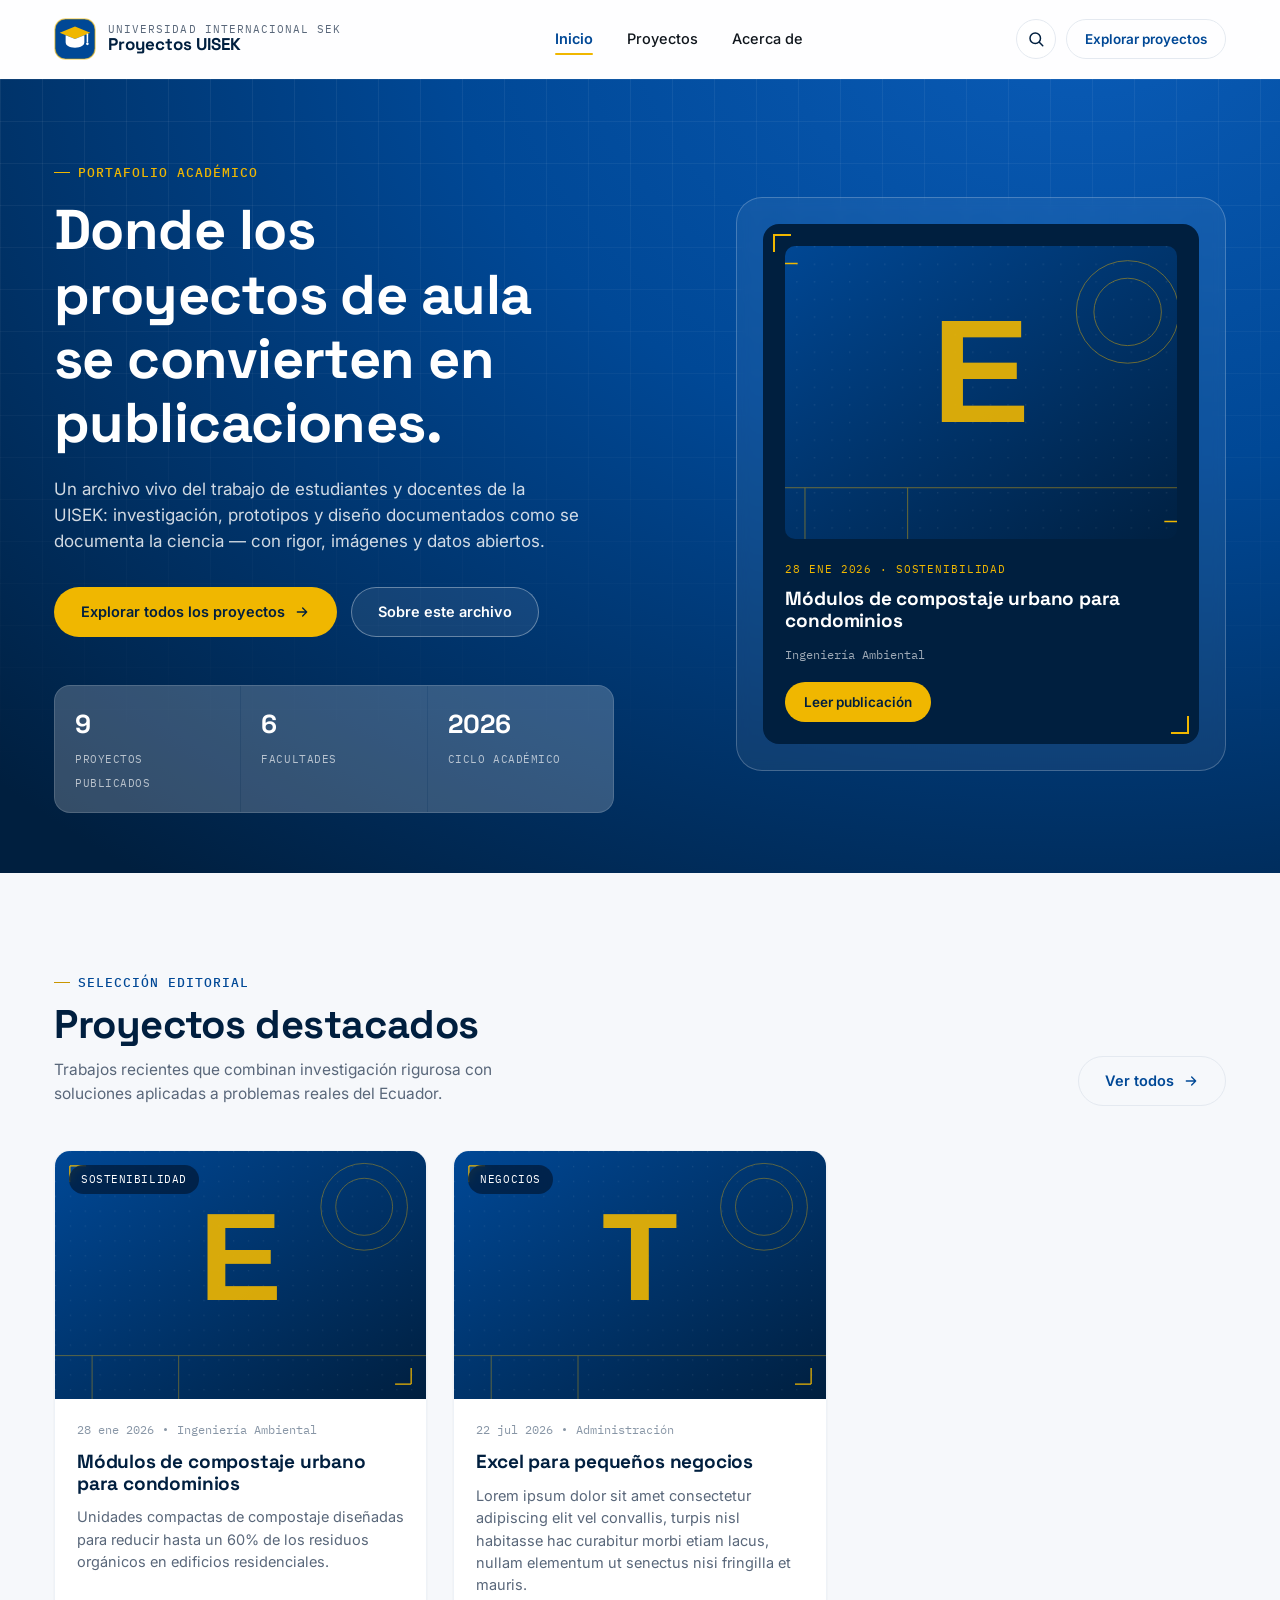
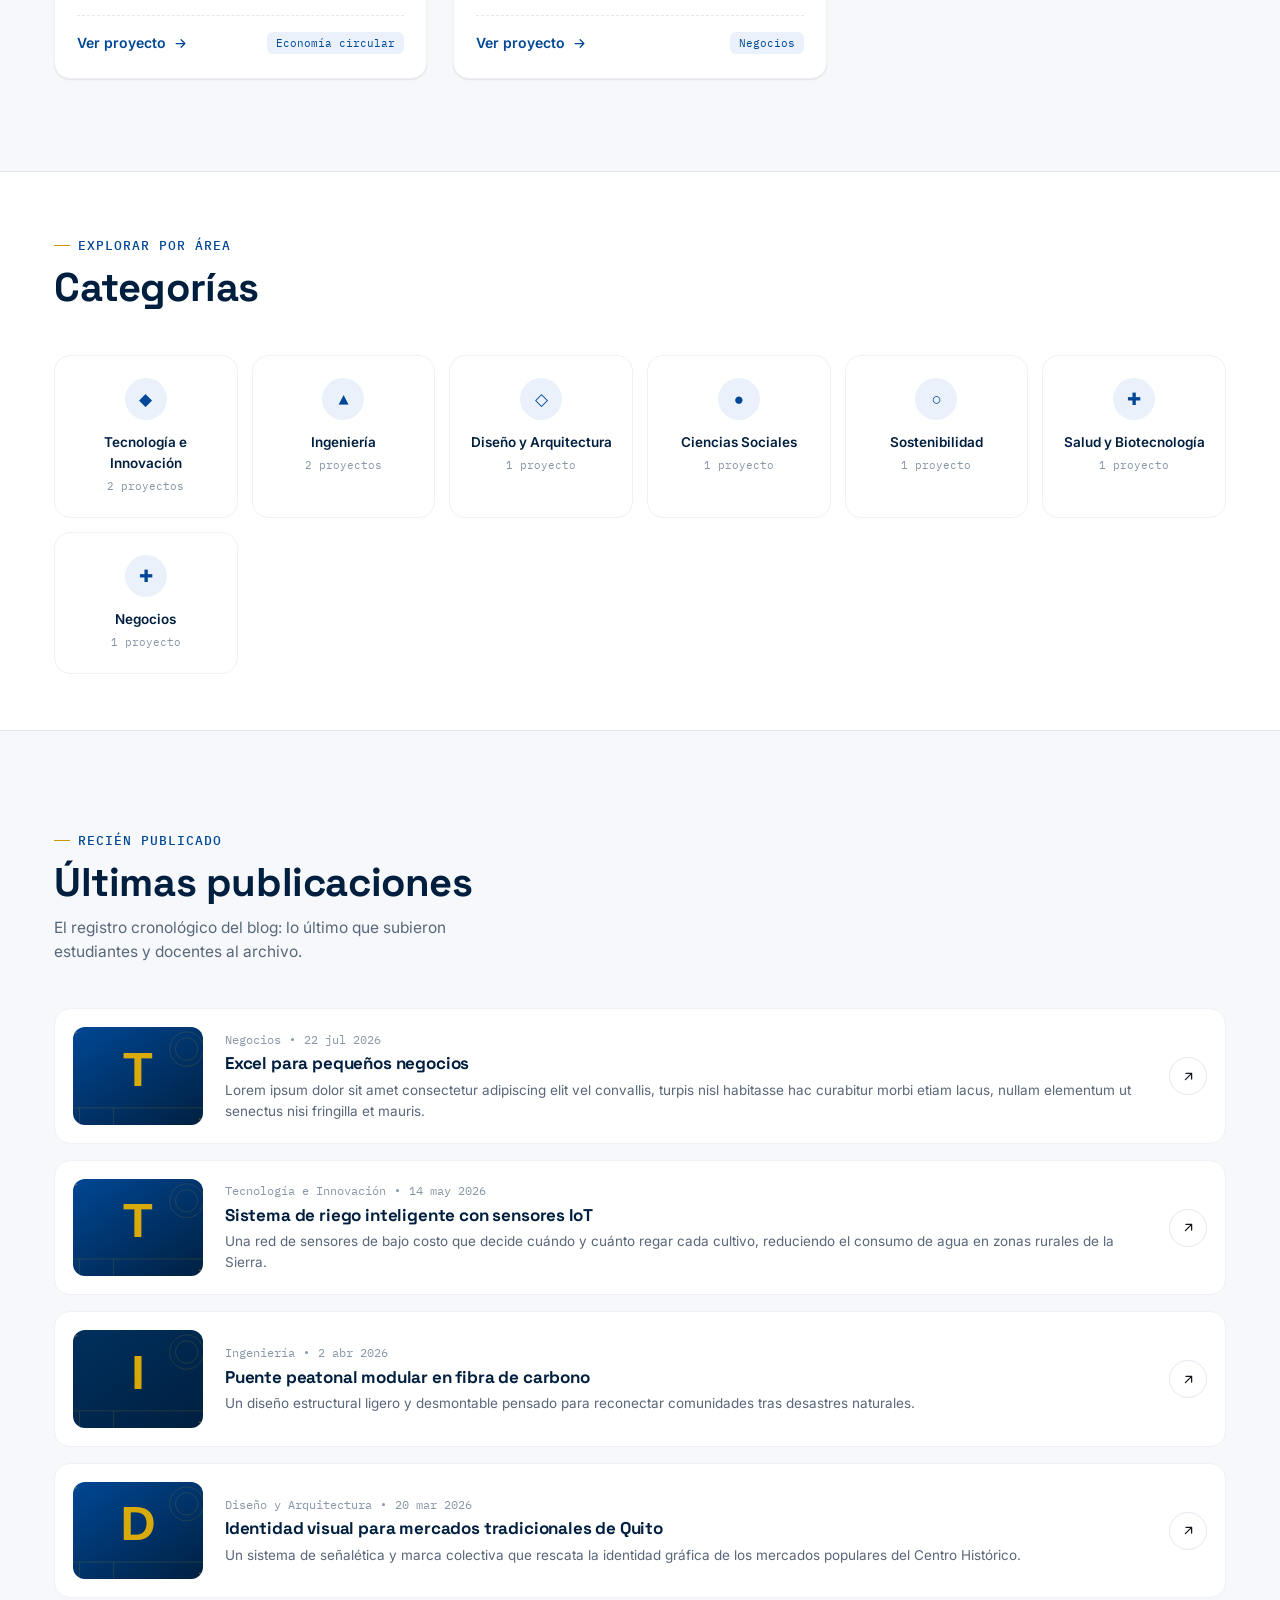
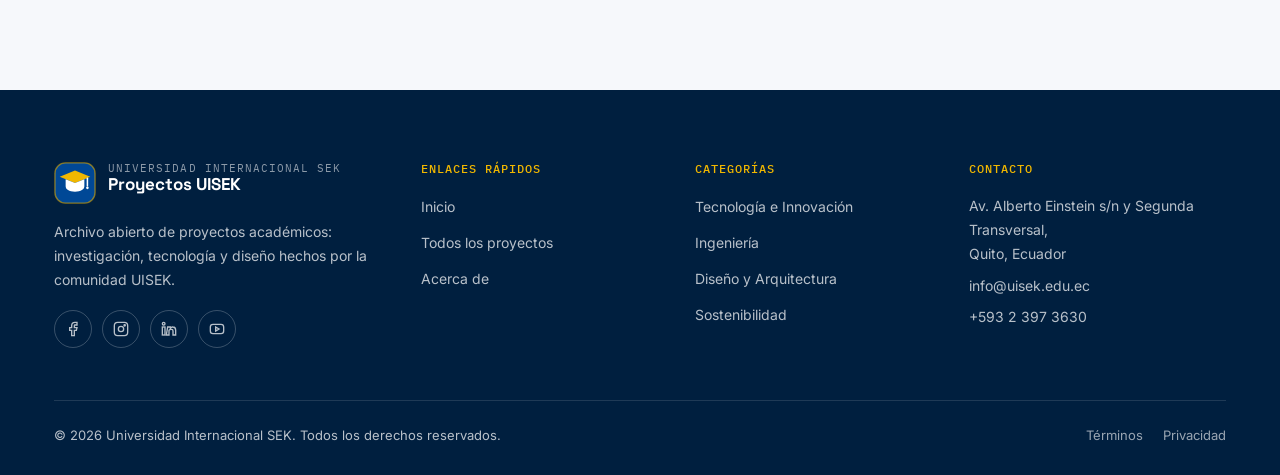
==== index.html @ 7deb1e03 "first commit" ====
<!DOCTYPE html>
<html lang="es">
<head>
<meta charset="UTF-8">
<meta name="viewport" content="width=device-width, initial-scale=1.0">
<title>Proyectos UISEK — Portafolio académico de la Universidad Internacional SEK</title>
<meta name="description" content="Portafolio y blog de proyectos académicos de la Universidad Internacional SEK: tecnología, ingeniería, diseño y ciencias sociales.">
<link rel="icon" href="assets/icons/logo-uisek.svg" type="image/svg+xml">
<link rel="stylesheet" href="css/styles.css">
</head>
<body data-page="inicio">

<!-- ===================== HEADER ===================== -->
<header class="site-header">
  <div class="container header-inner">
    <a class="brand" href="index.html">
      <img src="assets/icons/logo-uisek.svg" alt="Universidad Internacional SEK">
      <span class="brand-text">
        <span class="uni">Universidad Internacional SEK</span>
        <span class="site">Proyectos UISEK</span>
      </span>
    </a>

    <nav class="main-nav" aria-label="Navegación principal">
      <a href="index.html" data-page="inicio">Inicio</a>
      <a href="proyectos.html" data-page="proyectos">Proyectos</a>
      <a href="acerca.html" data-page="acerca">Acerca de</a>
      <!-- <a href="contacto.html" data-page="contacto">Contacto</a> -->
    </nav>

    <div class="header-actions">
      <button class="icon-btn search-toggle" aria-label="Buscar proyectos">
        <svg viewBox="0 0 24 24" fill="none" stroke="currentColor" stroke-width="2" stroke-linecap="round" stroke-linejoin="round"><circle cx="11" cy="11" r="7"/><path d="m21 21-4.3-4.3"/></svg>
      </button>
      <a class="btn btn-outline btn-sm" href="proyectos.html">Explorar proyectos</a>
      <button class="nav-toggle" aria-label="Abrir menú" aria-expanded="false"><span></span><span></span><span></span></button>
    </div>
  </div>

  <div class="search-flyout">
    <div class="container">
      <form>
        <div class="search-field">
          <svg viewBox="0 0 24 24" fill="none" stroke="currentColor" stroke-width="2" stroke-linecap="round" stroke-linejoin="round"><circle cx="11" cy="11" r="7"/><path d="m21 21-4.3-4.3"/></svg>
          <input type="search" placeholder="Buscar proyectos, categorías, autores…" aria-label="Buscar proyectos">
          <span class="search-hint">Enter ↵</span>
        </div>
      </form>
    </div>
  </div>
</header>

<!-- <div class="mobile-drawer" aria-label="Menú móvil">
  <a href="index.html" data-page="inicio">Inicio</a>
  <a href="proyectos.html" data-page="proyectos">Proyectos</a>
  <a href="acerca.html" data-page="acerca">Acerca de</a>
  <a href="contacto.html" data-page="contacto">Contacto</a>
  <a class="btn btn-primary btn-block" href="proyectos.html">Explorar proyectos</a>
</div> -->

<main>
  <!-- ===================== HERO ===================== -->
  <section class="hero">
    <div class="hero-blueprint" aria-hidden="true"></div>
    <div class="container hero-inner">
      <div class="hero-copy">
        <span class="eyebrow">Portafolio académico</span>
        <h1>Donde los proyectos de aula se convierten en publicaciones.</h1>
        <p>Un archivo vivo del trabajo de estudiantes y docentes de la UISEK: investigación, prototipos y diseño documentados como se documenta la ciencia — con rigor, imágenes y datos abiertos.</p>
        <div class="hero-actions">
          <a class="btn btn-accent" href="proyectos.html">Explorar todos los proyectos <svg viewBox="0 0 24 24" fill="none" stroke="currentColor" stroke-width="2" stroke-linecap="round" stroke-linejoin="round"><path d="M5 12h14M13 6l6 6-6 6"/></svg></a>
          <a class="btn btn-ghost" href="acerca.html">Sobre este archivo</a>
        </div>
        <div class="hero-stats">
          <div><strong id="stat-proyectos">—</strong><span>Proyectos publicados</span></div>
          <div><strong id="stat-carreras">6</strong><span>Facultades</span></div>
          <div><strong>2026</strong><span>Ciclo académico</span></div>
        </div>
      </div>

      <div class="hero-panel">
        <div class="spec-card" id="hero-destacado">
          <span class="corner corner-tl"></span><span class="corner corner-br"></span>
          <div class="skeleton" style="height:150px; margin-bottom:16px;"></div>
          <div class="skeleton" style="height:14px; width:60%; margin-bottom:10px;"></div>
          <div class="skeleton" style="height:20px; width:90%;"></div>
        </div>
      </div>
    </div>
  </section>

  <!-- ===================== PROYECTOS DESTACADOS ===================== -->
  <section class="section" id="destacados">
    <div class="container">
      <div class="section-head">
        <div>
          <span class="eyebrow">Selección editorial</span>
          <h2>Proyectos destacados</h2>
          <p class="lead">Trabajos recientes que combinan investigación rigurosa con soluciones aplicadas a problemas reales del Ecuador.</p>
        </div>
        <a class="btn btn-outline" href="proyectos.html">Ver todos <svg viewBox="0 0 24 24" fill="none" stroke="currentColor" stroke-width="2" stroke-linecap="round" stroke-linejoin="round"><path d="M5 12h14M13 6l6 6-6 6"/></svg></a>
      </div>
      <div class="card-grid" id="grid-destacados">
        <div class="skeleton" style="height:380px;"></div>
        <div class="skeleton" style="height:380px;"></div>
        <div class="skeleton" style="height:380px;"></div>
      </div>
    </div>
  </section>

  <!-- ===================== CATEGORÍAS ===================== -->
  <section class="section section--tight" style="background:#fff; border-top:1px solid var(--line); border-bottom:1px solid var(--line);">
    <div class="container">
      <div class="section-head">
        <div>
          <span class="eyebrow">Explorar por área</span>
          <h2>Categorías</h2>
        </div>
      </div>
      <div class="category-grid" id="grid-categorias">
        <div class="skeleton" style="height:120px;"></div>
        <div class="skeleton" style="height:120px;"></div>
        <div class="skeleton" style="height:120px;"></div>
        <div class="skeleton" style="height:120px;"></div>
        <div class="skeleton" style="height:120px;"></div>
        <div class="skeleton" style="height:120px;"></div>
      </div>
    </div>
  </section>

  <!-- ===================== ÚLTIMAS PUBLICACIONES ===================== -->
  <section class="section">
    <div class="container">
      <div class="section-head">
        <div>
          <span class="eyebrow">Recién publicado</span>
          <h2>Últimas publicaciones</h2>
          <p class="lead">El registro cronológico del blog: lo último que subieron estudiantes y docentes al archivo.</p>
        </div>
      </div>
      <div class="post-list" id="lista-recientes">
        <div class="skeleton" style="height:110px;"></div>
        <div class="skeleton" style="height:110px;"></div>
        <div class="skeleton" style="height:110px;"></div>
      </div>
    </div>
  </section>

  <!-- ===================== CTA ===================== -->
  <!-- <section class="section section--tight">
    <div class="container">
      <div class="cta-band">
        <div>
          <h2>¿Tienes un proyecto de aula listo para publicarse?</h2>
          <p>Coordina con tu docente y la Dirección de Innovación para sumar tu trabajo al archivo institucional.</p>
        </div>
        <a class="btn btn-accent" href="contacto.html">Escríbenos <svg viewBox="0 0 24 24" fill="none" stroke="currentColor" stroke-width="2" stroke-linecap="round" stroke-linejoin="round"><path d="M5 12h14M13 6l6 6-6 6"/></svg></a>
      </div>
    </div>
  </section> -->
</main>

<!-- ===================== FOOTER ===================== -->
<footer class="site-footer">
  <div class="container">
    <div class="footer-grid">
      <div class="footer-col">
        <div class="footer-brand">
          <img src="assets/icons/logo-uisek.svg" alt="Universidad Internacional SEK" width="42" height="42">
          <span class="brand-text">
            <span class="uni">Universidad Internacional SEK</span>
            <span class="site">Proyectos UISEK</span>
          </span>
        </div>
        <p>Archivo abierto de proyectos académicos: investigación, tecnología y diseño hechos por la comunidad UISEK.</p>
        <div class="social-row">
          <a href="#" aria-label="Facebook"><svg viewBox="0 0 24 24" fill="none" stroke="currentColor" stroke-width="2"><path d="M18 2h-3a5 5 0 0 0-5 5v3H7v4h3v8h4v-8h3l1-4h-4V7a1 1 0 0 1 1-1h3z"/></svg></a>
          <a href="#" aria-label="Instagram"><svg viewBox="0 0 24 24" fill="none" stroke="currentColor" stroke-width="2"><rect x="2" y="2" width="20" height="20" rx="5"/><circle cx="12" cy="12" r="4"/><circle cx="17.5" cy="6.5" r="1"/></svg></a>
          <a href="#" aria-label="LinkedIn"><svg viewBox="0 0 24 24" fill="none" stroke="currentColor" stroke-width="2"><rect x="2" y="9" width="4" height="12"/><circle cx="4" cy="4" r="2"/><path d="M10 9h4v2a4 4 0 0 1 4-2c3 0 4 2 4 5v7h-4v-6c0-1.5-.5-2.5-2-2.5S12 12.5 12 14v7h-4z"/></svg></a>
          <a href="#" aria-label="YouTube"><svg viewBox="0 0 24 24" fill="none" stroke="currentColor" stroke-width="2"><rect x="2" y="5" width="20" height="14" rx="4"/><path d="M10 9l5 3-5 3z"/></svg></a>
        </div>
      </div>
      <div class="footer-col">
        <h4>Enlaces rápidos</h4>
        <ul>
          <li><a href="index.html">Inicio</a></li>
          <li><a href="proyectos.html">Todos los proyectos</a></li>
          <li><a href="acerca.html">Acerca de</a></li>
          <!-- <li><a href="contacto.html">Contacto</a></li> -->
        </ul>
      </div>
      <div class="footer-col">
        <h4>Categorías</h4>
        <ul id="footer-categorias">
          <li><a href="proyectos.html">Tecnología e Innovación</a></li>
          <li><a href="proyectos.html">Ingeniería</a></li>
          <li><a href="proyectos.html">Diseño y Arquitectura</a></li>
          <li><a href="proyectos.html">Sostenibilidad</a></li>
        </ul>
      </div>
      <div class="footer-col">
        <h4>Contacto</h4>
        <p>Av. Alberto Einstein s/n y Segunda Transversal,<br>Quito, Ecuador</p>
        <p>info@uisek.edu.ec</p>
        <p>+593 2 397 3630</p>
      </div>
    </div>
    <div class="footer-bottom">
      <span>© <span class="current-year">2026</span> Universidad Internacional SEK. Todos los derechos reservados.</span>
      <div class="footer-legal">
        <a href="#">Términos</a>
        <a href="#">Privacidad</a>
      </div>
    </div>
  </div>
</footer>

<script src="js/utils.js"></script>
<script src="js/layout.js"></script>
<script src="js/home.js"></script>
</body>
</html>
---- css/styles.css ----
/* ==========================================================================
   UISEK · Blog de Proyectos — Sistema de diseño
   ========================================================================== */

@import url('https://fonts.googleapis.com/css2?family=Space+Grotesk:wght@500;600;700&family=Inter:wght@400;500;600;700&family=IBM+Plex+Mono:wght@400;500&display=swap');

:root{
  /* Color institucional */
  --blue:        #004896;
  --blue-dark:   #00305e;
  --blue-darker: #001f3f;
  --blue-tint:   #eaf1fb;
  --blue-tint-2: #dbe8fa;
  --yellow:      #f0b700;
  --yellow-dark: #c99600;

  /* Neutros */
  --ink:      #10161d;
  --slate:    #59677a;
  --slate-2:  #8896a6;
  --line:     #e4e9f0;
  --line-2:   #eef2f7;
  --bg:       #f6f8fb;
  --surface:  #ffffff;

  /* Tipografía */
  --font-display: 'Space Grotesk', 'Segoe UI', sans-serif;
  --font-body: 'Inter', 'Segoe UI', sans-serif;
  --font-mono: 'IBM Plex Mono', ui-monospace, monospace;

  /* Layout */
  --container: 1220px;
  --radius-sm: 10px;
  --radius: 16px;
  --radius-lg: 26px;
  --header-h: 78px;

  /* Sombras */
  --shadow-sm: 0 1px 2px rgba(16,22,29,0.06), 0 1px 1px rgba(16,22,29,0.04);
  --shadow-md: 0 10px 30px -12px rgba(0,42,87,0.18);
  --shadow-lg: 0 24px 60px -20px rgba(0,42,87,0.28);

  --ease: cubic-bezier(.22,.68,0,1);
}

/* ---------- Reset ---------- */
*, *::before, *::after{ box-sizing: border-box; }
html{ scroll-behavior: smooth; }
body{
  margin:0;
  font-family: var(--font-body);
  color: var(--ink);
  background: var(--bg);
  -webkit-font-smoothing: antialiased;
  line-height: 1.55;
}
img{ max-width:100%; display:block; }
a{ color: inherit; text-decoration:none; }
ul{ margin:0; padding:0; list-style:none; }
button{ font-family:inherit; cursor:pointer; }
h1,h2,h3,h4{
  font-family: var(--font-display);
  color: var(--blue-darker);
  line-height:1.15;
  margin:0;
  letter-spacing: -0.01em;
}
p{ margin:0; }
input, textarea, select{ font-family:inherit; font-size:inherit; }

@media (prefers-reduced-motion: reduce){
  html{ scroll-behavior:auto; }
  *, *::before, *::after{ animation-duration: .001ms !important; transition-duration: .001ms !important; }
}

/* ---------- Utilidades ---------- */
.container{
  width:100%;
  max-width: var(--container);
  margin-inline:auto;
  padding-inline: 24px;
}
.eyebrow{
  display:inline-flex;
  align-items:center;
  gap:8px;
  font-family: var(--font-mono);
  font-size: 12.5px;
  letter-spacing: 0.08em;
  text-transform: uppercase;
  color: var(--blue);
  font-weight:500;
}
.eyebrow::before{
  content:"";
  width:16px; height:1px;
  background: var(--yellow-dark);
}
.section{ padding: 92px 0; }
.section--tight{ padding: 56px 0; }
.section-head{
  display:flex;
  align-items:flex-end;
  justify-content:space-between;
  gap:24px;
  margin-bottom: 44px;
  flex-wrap:wrap;
}
.section-head h2{ font-size: clamp(28px, 3.4vw, 40px); margin-top:10px; }
.section-head .lead{ color: var(--slate); max-width: 46ch; margin-top:10px; font-size:15.5px; }
.sr-only{
  position:absolute; width:1px; height:1px; padding:0; margin:-1px;
  overflow:hidden; clip:rect(0,0,0,0); white-space:nowrap; border:0;
}
:focus-visible{ outline: 2.5px solid var(--yellow-dark); outline-offset: 3px; border-radius: 4px; }

/* ---------- Botones ---------- */
.btn{
  display:inline-flex;
  align-items:center;
  justify-content:center;
  gap:9px;
  padding: 13px 26px;
  border-radius: 999px;
  font-weight:600;
  font-size: 14.5px;
  border: 1.5px solid transparent;
  transition: transform .28s var(--ease), box-shadow .28s var(--ease), background .22s, color .22s, border-color .22s;
  white-space:nowrap;
}
.btn svg{ width:16px; height:16px; flex-shrink:0; transition: transform .28s var(--ease); }
.btn-primary{ background: var(--blue); color:#fff; box-shadow: var(--shadow-sm); }
.btn-primary:hover{ background: var(--blue-dark); transform: translateY(-2px); box-shadow: var(--shadow-md); }
.btn-accent{ background: var(--yellow); color: var(--blue-darker); }
.btn-accent:hover{ background: var(--yellow-dark); transform: translateY(-2px); box-shadow: 0 14px 30px -14px rgba(240,183,0,.55); }
.btn-outline{ background: transparent; color: var(--blue); border-color: var(--line); }
.btn-outline:hover{ border-color: var(--blue); background: var(--blue-tint); transform: translateY(-2px); }
.btn-ghost{ background: rgba(255,255,255,.08); color:#fff; border-color: rgba(255,255,255,.35); }
.btn-ghost:hover{ background: rgba(255,255,255,.16); border-color:#fff; }
.btn-sm{ padding: 9px 18px; font-size:13.5px; }
.btn-block{ width:100%; }
.btn:hover svg{ transform: translateX(3px); }

/* ==========================================================================
   HEADER
   ========================================================================== */
.site-header{
  position: sticky;
  top:0;
  z-index: 200;
  background: rgba(255,255,255,0.86);
  backdrop-filter: blur(14px) saturate(140%);
  -webkit-backdrop-filter: blur(14px) saturate(140%);
  border-bottom: 1px solid transparent;
  transition: box-shadow .3s var(--ease), border-color .3s var(--ease), background .3s;
}
.site-header.is-scrolled{
  box-shadow: 0 8px 30px -18px rgba(0,20,45,0.35);
  border-bottom-color: var(--line);
}
.header-inner{
  height: var(--header-h);
  display:flex;
  align-items:center;
  justify-content:space-between;
  gap: 20px;
}
.brand{ display:flex; align-items:center; gap:12px; flex-shrink:0; }
.brand img{ width:42px; height:42px; }
.brand-text{ display:flex; flex-direction:column; line-height:1.15; }
.brand-text .uni{
  font-family: var(--font-mono);
  font-size: 10.5px;
  letter-spacing: 0.1em;
  text-transform: uppercase;
  color: var(--slate);
}
.brand-text .site{
  font-family: var(--font-display);
  font-weight:700;
  font-size: 17px;
  color: var(--blue-darker);
}

.main-nav{ display:flex; align-items:center; gap: 2px; }
.main-nav a{
  position:relative;
  padding: 10px 16px;
  font-size: 14.5px;
  font-weight:500;
  color: var(--ink);
  border-radius: 999px;
  transition: color .2s, background .2s;
}
.main-nav a:hover{ background: var(--blue-tint); color: var(--blue); }
.main-nav a.active{ color: var(--blue); font-weight:600; }
.main-nav a.active::after{
  content:"";
  position:absolute;
  left:16px; right:16px; bottom:5px;
  height:2px;
  background: var(--yellow);
  border-radius: 2px;
}

.header-actions{ display:flex; align-items:center; gap:10px; }
.icon-btn{
  width:40px; height:40px;
  display:flex; align-items:center; justify-content:center;
  border-radius:50%;
  border: 1.5px solid var(--line);
  color: var(--blue-darker);
  background: #fff;
  transition: border-color .2s, background .2s, transform .2s;
}
.icon-btn:hover{ border-color: var(--blue); background: var(--blue-tint); transform: translateY(-1px); }
.icon-btn svg{ width:18px; height:18px; }

.nav-toggle{
  display:none;
  width:42px; height:42px;
  border-radius:12px;
  border:1.5px solid var(--line);
  background:#fff;
  align-items:center; justify-content:center;
  flex-direction:column; gap:4px;
}
.nav-toggle span{ width:19px; height:2px; background: var(--blue-darker); border-radius:2px; transition: transform .25s var(--ease), opacity .2s; }
.nav-toggle.is-open span:nth-child(1){ transform: translateY(6px) rotate(45deg); }
.nav-toggle.is-open span:nth-child(2){ opacity:0; }
.nav-toggle.is-open span:nth-child(3){ transform: translateY(-6px) rotate(-45deg); }

/* Barra de búsqueda desplegable */
.search-flyout{
  position:absolute;
  top: 100%; left:0; right:0;
  background:#fff;
  border-bottom: 1px solid var(--line);
  box-shadow: 0 20px 40px -20px rgba(0,20,45,.3);
  padding: 18px 0;
  transform: translateY(-8px);
  opacity:0;
  pointer-events:none;
  transition: transform .25s var(--ease), opacity .2s;
}
.search-flyout.is-open{ transform: translateY(0); opacity:1; pointer-events:auto; }
.search-field{
  display:flex; align-items:center; gap:12px;
  border: 1.5px solid var(--line);
  border-radius: 999px;
  padding: 10px 20px;
  background: var(--bg);
}
.search-field svg{ width:18px; height:18px; color: var(--slate); flex-shrink:0; }
.search-field input{
  border:0; background:transparent; width:100%; font-size:15px; color: var(--ink); outline:none;
}
.search-hint{ font-family: var(--font-mono); font-size:11px; color: var(--slate-2); padding: 2px 8px; border:1px solid var(--line); border-radius:6px; }

/* ==========================================================================
   HERO
   ========================================================================== */
.hero{
  position:relative;
  overflow:hidden;
  background: radial-gradient(120% 140% at 85% -10%, #0a5cb8 0%, var(--blue) 42%, var(--blue-darker) 100%);
  padding: 76px 0 0;
  color:#fff;
}
.hero-blueprint{
  position:absolute; inset:0;
  background-image:
    linear-gradient(rgba(255,255,255,.06) 1px, transparent 1px),
    linear-gradient(90deg, rgba(255,255,255,.06) 1px, transparent 1px);
  background-size: 42px 42px;
  mask-image: linear-gradient(to bottom, black, transparent 90%);
  -webkit-mask-image: linear-gradient(to bottom, black, transparent 90%);
}
.hero-inner{
  position:relative;
  display:grid;
  grid-template-columns: 1.05fr 0.8fr;
  gap: 40px;
  align-items:center;
  padding-bottom: 60px;
}
.hero-copy .eyebrow{ color: var(--yellow); }
.hero-copy .eyebrow::before{ background: var(--yellow); }
.hero-copy h1{
  color:#fff;
  font-size: clamp(34px, 4.6vw, 56px);
  margin-top: 16px;
  max-width: 15ch;
}
.hero-copy p{
  color: rgba(255,255,255,.82);
  font-size: 17px;
  max-width: 48ch;
  margin-top: 20px;
}
.hero-actions{ display:flex; gap:14px; margin-top: 32px; flex-wrap:wrap; }

.hero-stats{
  display:grid;
  grid-template-columns: repeat(3, 1fr);
  gap:1px;
  background: rgba(255,255,255,.16);
  border: 1px solid rgba(255,255,255,.18);
  border-radius: var(--radius);
  overflow:hidden;
  margin-top: 48px;
  max-width: 560px;
}
.hero-stats div{ background: rgba(255,255,255,.05); padding: 18px 20px; }
.hero-stats strong{ display:block; font-family: var(--font-display); font-size: 26px; color:#fff; }
.hero-stats span{ font-family: var(--font-mono); font-size: 11px; letter-spacing:.05em; text-transform:uppercase; color: rgba(255,255,255,.65); }

/* Panel "ficha técnica" — elemento firma */
.hero-panel{
  position:relative;
  background: rgba(255,255,255,.06);
  border: 1px solid rgba(255,255,255,.22);
  border-radius: var(--radius-lg);
  padding: 26px;
  backdrop-filter: blur(6px);
}
.hero-panel::before, .hero-panel::after,
.corner-frame::before, .corner-frame::after{ content:none; }
.spec-card{
  position:relative;
  background: var(--blue-darker);
  border-radius: var(--radius);
  padding: 22px;
  overflow:hidden;
}
.spec-card .corner{
  position:absolute; width:18px; height:18px;
  border-color: var(--yellow);
}
.corner-tl{ top:10px; left:10px; border-top:2px solid; border-left:2px solid; }
.corner-br{ bottom:10px; right:10px; border-bottom:2px solid; border-right:2px solid; }
.spec-card img{ border-radius: 10px; margin-bottom:16px; aspect-ratio: 4/3; object-fit:cover; }
.spec-card .spec-label{ font-family: var(--font-mono); font-size:11px; letter-spacing:.08em; text-transform:uppercase; color: var(--yellow); }
.spec-card h3{ color:#fff; font-size:19px; margin-top:8px; }
.spec-card .spec-meta{ display:flex; gap:14px; margin-top:14px; font-family: var(--font-mono); font-size:11.5px; color: rgba(255,255,255,.62); }

/* ==========================================================================
   TARJETAS DE PROYECTO
   ========================================================================== */
.card-grid{
  display:grid;
  grid-template-columns: repeat(3, 1fr);
  gap: 26px;
}
.project-card{
  position:relative;
  background: var(--surface);
  border-radius: var(--radius);
  border: 1px solid var(--line-2);
  overflow:hidden;
  box-shadow: var(--shadow-sm);
  transition: transform .35s var(--ease), box-shadow .35s var(--ease), border-color .35s;
  display:flex;
  flex-direction:column;
}
.project-card:hover{ transform: translateY(-6px); box-shadow: var(--shadow-lg); border-color: var(--blue-tint-2); }
.card-media{ position:relative; aspect-ratio: 3/2; overflow:hidden; background: var(--blue-tint); }
.card-media img{ width:100%; height:100%; object-fit:cover; transition: transform .5s var(--ease); }
.project-card:hover .card-media img{ transform: scale(1.06); }
.card-corners{ position:absolute; inset:10px; pointer-events:none; opacity:0; transition: opacity .3s var(--ease); }
.project-card:hover .card-corners{ opacity:1; }
.card-corners i{ position:absolute; width:16px; height:16px; border-color:#fff; }
.card-corners i:nth-child(1){ top:0; left:0; border-top:2px solid; border-left:2px solid; }
.card-corners i:nth-child(2){ top:0; right:0; border-top:2px solid; border-right:2px solid; }
.card-corners i:nth-child(3){ bottom:0; left:0; border-bottom:2px solid; border-left:2px solid; }
.card-corners i:nth-child(4){ bottom:0; right:0; border-bottom:2px solid; border-right:2px solid; }
.card-cat{
  position:absolute; top:14px; left:14px;
  font-family: var(--font-mono);
  font-size:11px; letter-spacing:.05em; text-transform:uppercase;
  background: rgba(0,20,45,.65);
  backdrop-filter: blur(4px);
  color:#fff;
  padding:6px 12px;
  border-radius: 999px;
}
.card-body{ padding: 22px 22px 24px; display:flex; flex-direction:column; gap:12px; flex:1; }
.card-meta{
  display:flex; align-items:center; gap:10px;
  font-family: var(--font-mono); font-size:11.5px; color: var(--slate-2);
}
.card-meta .dot{ width:3px; height:3px; border-radius:50%; background: var(--slate-2); }
.card-body h3{ font-size: 19px; }
.card-body p{ color: var(--slate); font-size: 14.5px; flex:1; }
.card-foot{ display:flex; align-items:center; justify-content:space-between; margin-top:6px; padding-top:16px; border-top:1px dashed var(--line); }
.card-link{
  display:inline-flex; align-items:center; gap:7px;
  font-weight:600; font-size:14px; color: var(--blue);
}
.card-link svg{ width:15px; height:15px; transition: transform .25s var(--ease); }
.project-card:hover .card-link svg{ transform: translateX(4px); }
.card-tags{ display:flex; gap:6px; flex-wrap:wrap; }
.tag{
  font-family: var(--font-mono); font-size:10.5px; color: var(--blue);
  background: var(--blue-tint); padding: 3px 9px; border-radius:6px;
}

/* Tarjeta compacta (publicaciones recientes) */
.post-row{
  display:grid;
  grid-template-columns: 130px 1fr auto;
  gap: 22px;
  align-items:center;
  padding: 18px;
  background:#fff;
  border:1px solid var(--line-2);
  border-radius: var(--radius);
  transition: transform .3s var(--ease), box-shadow .3s var(--ease), border-color .3s;
}
.post-row:hover{ transform: translateX(4px); box-shadow: var(--shadow-md); border-color: var(--blue-tint-2); }
.post-row .thumb{ width:130px; aspect-ratio:4/3; border-radius:12px; overflow:hidden; background:var(--blue-tint); }
.post-row .thumb img{ width:100%; height:100%; object-fit:cover; }
.post-row h3{ font-size:17px; }
.post-row p{ color: var(--slate); font-size:13.5px; margin-top:6px; }
.post-list{ display:flex; flex-direction:column; gap:16px; }
.post-row .go{ width:38px; height:38px; border-radius:50%; border:1.5px solid var(--line); display:flex; align-items:center; justify-content:center; transition: background .25s, border-color .25s, transform .25s; }
.post-row .go svg{ width:15px; height:15px; }
.post-row:hover .go{ background: var(--blue); border-color: var(--blue); color:#fff; transform: rotate(45deg); }

/* ==========================================================================
   CATEGORÍAS / FILTROS
   ========================================================================== */
.category-grid{
  display:grid;
  grid-template-columns: repeat(6, 1fr);
  gap: 14px;
}
.category-card{
  padding: 22px 16px;
  background:#fff;
  border: 1px solid var(--line-2);
  border-radius: var(--radius);
  text-align:center;
  transition: transform .3s var(--ease), box-shadow .3s var(--ease), border-color .3s, background .3s;
}
.category-card .ico{
  width:42px; height:42px; margin:0 auto 12px;
  border-radius:50%;
  display:flex; align-items:center; justify-content:center;
  background: var(--blue-tint); color: var(--blue);
  font-size:17px;
}
.category-card strong{ display:block; font-size:13.5px; font-weight:600; color: var(--blue-darker); }
.category-card span{ display:block; font-family: var(--font-mono); font-size:11px; color: var(--slate-2); margin-top:4px; }
.category-card:hover{ transform: translateY(-4px); box-shadow: var(--shadow-md); border-color: var(--blue); background: var(--blue-tint); }

.filter-bar{
  display:flex;
  align-items:center;
  gap: 10px;
  flex-wrap:wrap;
  padding-bottom: 20px;
  margin-bottom: 34px;
  border-bottom: 1px solid var(--line);
}
.filter-chip{
  font-family: var(--font-mono);
  font-size: 12.5px;
  padding: 9px 17px;
  border-radius: 999px;
  border: 1.5px solid var(--line);
  color: var(--slate);
  background:#fff;
  transition: all .2s var(--ease);
}
.filter-chip:hover{ border-color: var(--blue); color: var(--blue); }
.filter-chip.active{ background: var(--blue); border-color: var(--blue); color:#fff; }
.filter-count{ margin-left: auto; font-family: var(--font-mono); font-size:12.5px; color: var(--slate-2); }

.toolbar{
  display:flex; align-items:center; gap:16px; flex-wrap:wrap;
  margin-bottom: 24px;
}
.toolbar .search-field{ flex:1; min-width:240px; }

/* ==========================================================================
   FOOTER
   ========================================================================== */
.site-footer{
  background: var(--blue-darker);
  color: rgba(255,255,255,.72);
  padding-top: 72px;
}
.footer-grid{
  display:grid;
  grid-template-columns: 1.4fr 1fr 1fr 1.1fr;
  gap: 40px;
  padding-bottom: 52px;
  border-bottom: 1px solid rgba(255,255,255,.12);
}
.footer-brand{ display:flex; gap:12px; margin-bottom:16px; }
.footer-brand .brand-text .uni{ color: rgba(255,255,255,.55); }
.footer-brand .brand-text .site{ color:#fff; }
.footer-col h4{
  font-family: var(--font-mono); text-transform:uppercase; letter-spacing:.08em;
  font-size:12px; color: var(--yellow); margin-bottom:18px; font-weight:500;
}
.footer-col ul{ display:flex; flex-direction:column; gap:11px; }
.footer-col a{ font-size:14px; transition: color .2s, padding-left .2s; }
.footer-col a:hover{ color:#fff; padding-left:4px; }
.footer-col p{ font-size:14px; margin-bottom: 8px; line-height:1.7; }
.social-row{ display:flex; gap:10px; margin-top:18px; }
.social-row a{
  width:38px; height:38px; border-radius:50%;
  display:flex; align-items:center; justify-content:center;
  border: 1px solid rgba(255,255,255,.22);
  transition: background .2s, border-color .2s, transform .2s;
}
.social-row a:hover{ background: var(--yellow); border-color: var(--yellow); color: var(--blue-darker); transform: translateY(-3px); }
.social-row svg{ width:16px; height:16px; }
.footer-bottom{
  display:flex; justify-content:space-between; align-items:center;
  padding: 24px 0 30px;
  font-size: 13px;
  flex-wrap:wrap;
  gap:10px;
}
.footer-bottom a{ color: rgba(255,255,255,.6); }
.footer-bottom a:hover{ color:#fff; }
.footer-legal{ display:flex; gap:20px; }

/* ==========================================================================
   BREADCRUMB
   ========================================================================== */
.breadcrumb{
  display:flex; align-items:center; gap:8px; flex-wrap:wrap;
  font-family: var(--font-mono);
  font-size: 12.5px;
  color: var(--slate-2);
  padding: 22px 0;
}
.breadcrumb a{ color: var(--slate); transition: color .2s; }
.breadcrumb a:hover{ color: var(--blue); }
.breadcrumb .sep{ opacity:.5; }
.breadcrumb .current{ color: var(--blue); }

/* ==========================================================================
   PÁGINA INTERNA — encabezado de sección con fondo
   ========================================================================== */
.page-hero{
  background: linear-gradient(180deg, var(--blue-tint) 0%, var(--bg) 100%);
  padding-bottom: 40px;
}
.page-hero h1{ font-size: clamp(30px, 4vw, 44px); }
.page-hero p{ color: var(--slate); max-width: 60ch; margin-top:14px; font-size:16px; }

/* ==========================================================================
   DETALLE DE PROYECTO
   ========================================================================== */
.project-hero{
  display:grid;
  grid-template-columns: 1fr;
  gap: 30px;
}
.project-cover{ border-radius: var(--radius-lg); overflow:hidden; aspect-ratio: 16/7; box-shadow: var(--shadow-md); }
.project-cover img{ width:100%; height:100%; object-fit:cover; }
.project-title-block{ max-width: 900px; }
.project-title-block h1{ font-size: clamp(28px, 4vw, 42px); margin-top:14px; }
.project-title-block .lead{ color: var(--slate); font-size:16.5px; margin-top:16px; max-width: 68ch; }
.meta-row{ display:flex; flex-wrap:wrap; gap: 10px 26px; margin-top:22px; }
.meta-item{ display:flex; flex-direction:column; gap:3px; }
.meta-item .k{ font-family: var(--font-mono); font-size:10.5px; letter-spacing:.06em; text-transform:uppercase; color: var(--slate-2); }
.meta-item .v{ font-size:14px; font-weight:600; color: var(--blue-darker); }

.project-layout{
  display:grid;
  grid-template-columns: 1fr 300px;
  gap: 56px;
  align-items:start;
  margin-top: 56px;
}
.project-body h2{ font-size:24px; margin-top:44px; margin-bottom:16px; }
.project-body h2:first-child{ margin-top:0; }
.project-body p{ color: var(--slate); font-size: 16px; margin-bottom: 16px; }
.project-body p:last-child{ margin-bottom:0; }

.gallery-grid{
  display:grid;
  grid-template-columns: repeat(3, 1fr);
  gap: 14px;
}
.gallery-grid figure{ margin:0; border-radius: var(--radius); overflow:hidden; aspect-ratio:4/3; cursor:zoom-in; position:relative; }
.gallery-grid img{ width:100%; height:100%; object-fit:cover; transition: transform .4s var(--ease); }
.gallery-grid figure:hover img{ transform: scale(1.07); }

.video-embed{
  position:relative; width:100%; aspect-ratio: 16/9;
  border-radius: var(--radius); overflow:hidden; background:#000; box-shadow: var(--shadow-md);
  margin-bottom: 18px;
}
.video-embed iframe{ position:absolute; inset:0; width:100%; height:100%; border:0; }
.video-caption{ font-size:13.5px; color: var(--slate); margin: -6px 0 22px; font-family: var(--font-mono); }

.video-player{
    margin: 25px 0;
}

.video-player video{
    width:100%;
    border-radius:18px;
    display:block;
    background:#000;
    box-shadow:0 10px 30px rgba(0,0,0,.15);
}

.video-caption{
    margin-top:10px;
    text-align:center;
    color:#666;
    font-size:.95rem;
}

.doc-list{ display:flex; flex-direction:column; gap:12px; }
.doc-item{
  display:flex; align-items:center; gap:14px;
  padding: 16px 18px;
  background:#fff; border:1px solid var(--line-2); border-radius: var(--radius);
  transition: border-color .25s, box-shadow .25s, transform .25s;
}
.doc-item:hover{ border-color: var(--blue-tint-2); box-shadow: var(--shadow-sm); transform: translateX(3px); }
.doc-icon{
  width:44px; height:44px; border-radius:12px; flex-shrink:0;
  background: var(--blue-tint); color: var(--blue);
  display:flex; align-items:center; justify-content:center;
}
.doc-icon svg{ width:20px; height:20px; }
.doc-info{ flex:1; min-width:0; }
.doc-info strong{ display:block; font-size:14.5px; color: var(--blue-darker); }
.doc-info span{ font-family: var(--font-mono); font-size:11.5px; color: var(--slate-2); }

.tags-block{ display:flex; gap:8px; flex-wrap:wrap; margin-top: 10px; }

.sidebar-card{
  background:#fff; border:1px solid var(--line-2); border-radius: var(--radius);
  padding: 22px; margin-bottom: 20px;
}
.sidebar-card h4{ font-family: var(--font-mono); text-transform:uppercase; letter-spacing:.06em; font-size:11.5px; color: var(--blue); margin-bottom:16px; }
.author-row{ display:flex; align-items:center; gap:12px; margin-bottom:12px; }
.author-avatar{
  width:40px; height:40px; border-radius:50%;
  background: var(--blue); color:#fff;
  display:flex; align-items:center; justify-content:center;
  font-family: var(--font-display); font-weight:600; font-size:14px; flex-shrink:0;
}
.author-row div strong{ display:block; font-size:13.5px; color: var(--blue-darker); }
.author-row div span{ font-size:12px; color: var(--slate-2); }
.link-list{ display:flex; flex-direction:column; gap:10px; }
.link-list a{ display:flex; align-items:center; gap:8px; font-size:13.5px; color: var(--blue); font-weight:500; }
.link-list a svg{ width:14px; height:14px; }

.related-strip{ margin-top: 26px; }

/* ==========================================================================
   FORMULARIO DE CONTACTO
   ========================================================================== */
.contact-layout{
  display:grid;
  grid-template-columns: 1fr 0.85fr;
  gap: 50px;
  align-items:start;
}
.field-group{ margin-bottom: 20px; }
.field-group label{ display:block; font-size:13px; font-weight:600; color: var(--blue-darker); margin-bottom:8px; }
.field-group input, .field-group textarea, .field-group select{
  width:100%;
  padding: 13px 16px;
  border-radius: var(--radius-sm);
  border: 1.5px solid var(--line);
  background:#fff;
  font-size:14.5px;
  color: var(--ink);
  transition: border-color .2s, box-shadow .2s;
}
.field-group input:focus, .field-group textarea:focus, .field-group select:focus{
  outline:none; border-color: var(--blue); box-shadow: 0 0 0 4px var(--blue-tint);
}
.field-row{ display:grid; grid-template-columns:1fr 1fr; gap:18px; }
.form-note{ font-size:12.5px; color: var(--slate-2); margin-top:14px; }
.form-success{
  display:none;
  align-items:center; gap:12px;
  background: #eaf7ef; border:1px solid #b9e6c6; color:#1c7a3f;
  padding: 14px 18px; border-radius: var(--radius-sm); font-size:14px; margin-bottom:20px;
}
.form-success.is-visible{ display:flex; }
.form-success svg{ width:20px; height:20px; flex-shrink:0; }

.info-card{
  background: var(--blue-darker);
  color:#fff;
  border-radius: var(--radius-lg);
  padding: 34px;
  position:relative;
  overflow:hidden;
}
.info-card::before{
  content:"";
  position:absolute; inset:0;
  background-image: linear-gradient(rgba(255,255,255,.05) 1px, transparent 1px), linear-gradient(90deg, rgba(255,255,255,.05) 1px, transparent 1px);
  background-size: 30px 30px;
}
.info-card > *{ position:relative; }
.info-card h3{ color:#fff; font-size:20px; margin-bottom: 22px; }
.info-item{ display:flex; gap:14px; padding: 16px 0; border-top:1px solid rgba(255,255,255,.14); }
.info-item:first-of-type{ border-top:none; }
.info-item .ic{
  width:38px; height:38px; border-radius:10px; flex-shrink:0;
  background: rgba(255,255,255,.1); display:flex; align-items:center; justify-content:center;
}
.info-item .ic svg{ width:17px; height:17px; color: var(--yellow); }
.info-item strong{ display:block; font-size:13.5px; margin-bottom:3px; }
.info-item span, .info-item a{ font-size:13.5px; color: rgba(255,255,255,.68); }
.map-frame{
  border-radius: var(--radius); overflow:hidden; margin-top:22px; aspect-ratio: 16/10;
  border: 1px solid rgba(255,255,255,.16);
}

/* ==========================================================================
   ACERCA DE
   ========================================================================== */
.about-hero{ display:grid; grid-template-columns: 1fr 1fr; gap:50px; align-items:center; }
.about-hero img{ border-radius: var(--radius-lg); box-shadow: var(--shadow-lg); }
.value-grid{ display:grid; grid-template-columns: repeat(3,1fr); gap:22px; }
.value-card{ background:#fff; border:1px solid var(--line-2); border-radius: var(--radius); padding:26px; }
.value-card .num{ font-family: var(--font-mono); color: var(--yellow-dark); font-size:12.5px; }
.value-card h3{ font-size:18px; margin: 12px 0 10px; }
.value-card p{ color: var(--slate); font-size:14.5px; }
.stat-strip{ display:grid; grid-template-columns: repeat(4,1fr); gap:1px; background: var(--line); border-radius: var(--radius); overflow:hidden; border: 1px solid var(--line); }
.stat-strip div{ background:#fff; padding: 26px 20px; text-align:center; }
.stat-strip strong{ display:block; font-family: var(--font-display); font-size:32px; color: var(--blue); }
.stat-strip span{ font-family: var(--font-mono); font-size:11px; text-transform:uppercase; letter-spacing:.05em; color: var(--slate-2); }

/* ==========================================================================
   CTA / NEWSLETTER
   ========================================================================== */
.cta-band{
  background: var(--blue);
  border-radius: var(--radius-lg);
  padding: 56px;
  display:flex; align-items:center; justify-content:space-between; gap:30px; flex-wrap:wrap;
  position:relative; overflow:hidden;
}
.cta-band::before{
  content:""; position:absolute; inset:0;
  background-image: linear-gradient(rgba(255,255,255,.06) 1px, transparent 1px), linear-gradient(90deg, rgba(255,255,255,.06) 1px, transparent 1px);
  background-size: 34px 34px;
}
.cta-band > *{ position:relative; }
.cta-band h2{ color:#fff; font-size: clamp(24px,3vw,32px); max-width: 20ch; }
.cta-band p{ color: rgba(255,255,255,.75); margin-top:10px; max-width:44ch; }

/* ==========================================================================
   ESTADOS: vacío, carga, error
   ========================================================================== */
.state-block{
  text-align:center;
  padding: 70px 20px;
  color: var(--slate);
}
.state-block .ico{ width:56px; height:56px; margin:0 auto 18px; color: var(--slate-2); }
.state-block h3{ font-size:18px; margin-bottom:8px; color: var(--blue-darker); }
.skeleton{
  background: linear-gradient(100deg, var(--line-2) 30%, #f5f7fa 50%, var(--line-2) 70%);
  background-size: 200% 100%;
  animation: shine 1.3s infinite;
  border-radius: var(--radius);
}
@keyframes shine{ to{ background-position: -200% 0; } }

/* ==========================================================================
   LIGHTBOX
   ========================================================================== */
.lightbox{
  position:fixed; inset:0; z-index:500;
  background: rgba(6,14,26,.9);
  display:none; align-items:center; justify-content:center; padding: 30px;
}
.lightbox.is-open{ display:flex; }
.lightbox img{ max-width:min(900px,92vw); max-height:86vh; border-radius:12px; box-shadow: 0 30px 80px rgba(0,0,0,.5); }
.lightbox-close{
  position:absolute; top:24px; right:24px; width:44px; height:44px; border-radius:50%;
  background: rgba(255,255,255,.1); border:1px solid rgba(255,255,255,.3); color:#fff;
  display:flex; align-items:center; justify-content:center;
}
.lightbox-close:hover{ background: rgba(255,255,255,.2); }

/* ==========================================================================
   RESPONSIVE
   ========================================================================== */
@media (max-width: 1080px){
  .card-grid{ grid-template-columns: repeat(2,1fr); }
  .category-grid{ grid-template-columns: repeat(3,1fr); }
  .hero-inner{ grid-template-columns:1fr; }
  .hero-panel{ max-width: 420px; }
  .project-layout{ grid-template-columns: 1fr; }
  .contact-layout{ grid-template-columns: 1fr; }
  .about-hero{ grid-template-columns:1fr; }
  .footer-grid{ grid-template-columns: 1fr 1fr; }
}
@media (max-width: 860px){
  .main-nav, .header-actions .btn-outline{ display:none; }
  .nav-toggle{ display:flex; }
  .search-flyout{ display:none; }
  .mobile-drawer{
    position:fixed; inset: var(--header-h) 0 0 0; z-index:190;
    background:#fff; padding: 24px; transform: translateX(100%);
    transition: transform .32s var(--ease); overflow-y:auto;
  }
  .mobile-drawer.is-open{ transform: translateX(0); }
  .mobile-drawer a{
    display:flex; justify-content:space-between; align-items:center;
    padding: 17px 4px; font-size:17px; font-weight:600; color: var(--blue-darker);
    border-bottom:1px solid var(--line-2);
  }
  .mobile-drawer .btn{ margin-top: 24px; }
  .value-grid, .stat-strip{ grid-template-columns: 1fr 1fr; }
  .field-row{ grid-template-columns:1fr; }
}
@media (max-width: 720px){
  .card-grid{ grid-template-columns: 1fr; }
  .category-grid{ grid-template-columns: repeat(2,1fr); }
  .post-row{ grid-template-columns: 90px 1fr; }
  .post-row .go{ display:none; }
  .section{ padding: 60px 0; }
  .gallery-grid{ grid-template-columns: 1fr 1fr; }
  .cta-band{ padding: 34px 26px; flex-direction:column; align-items:flex-start; }
  .footer-grid{ grid-template-columns: 1fr; gap:34px; }
  .footer-bottom{ flex-direction:column; align-items:flex-start; }
}
@media (max-width: 480px){
  .gallery-grid{ grid-template-columns: 1fr; }
  .stat-strip{ grid-template-columns: 1fr 1fr; }
  .value-grid{ grid-template-columns: 1fr; }
}
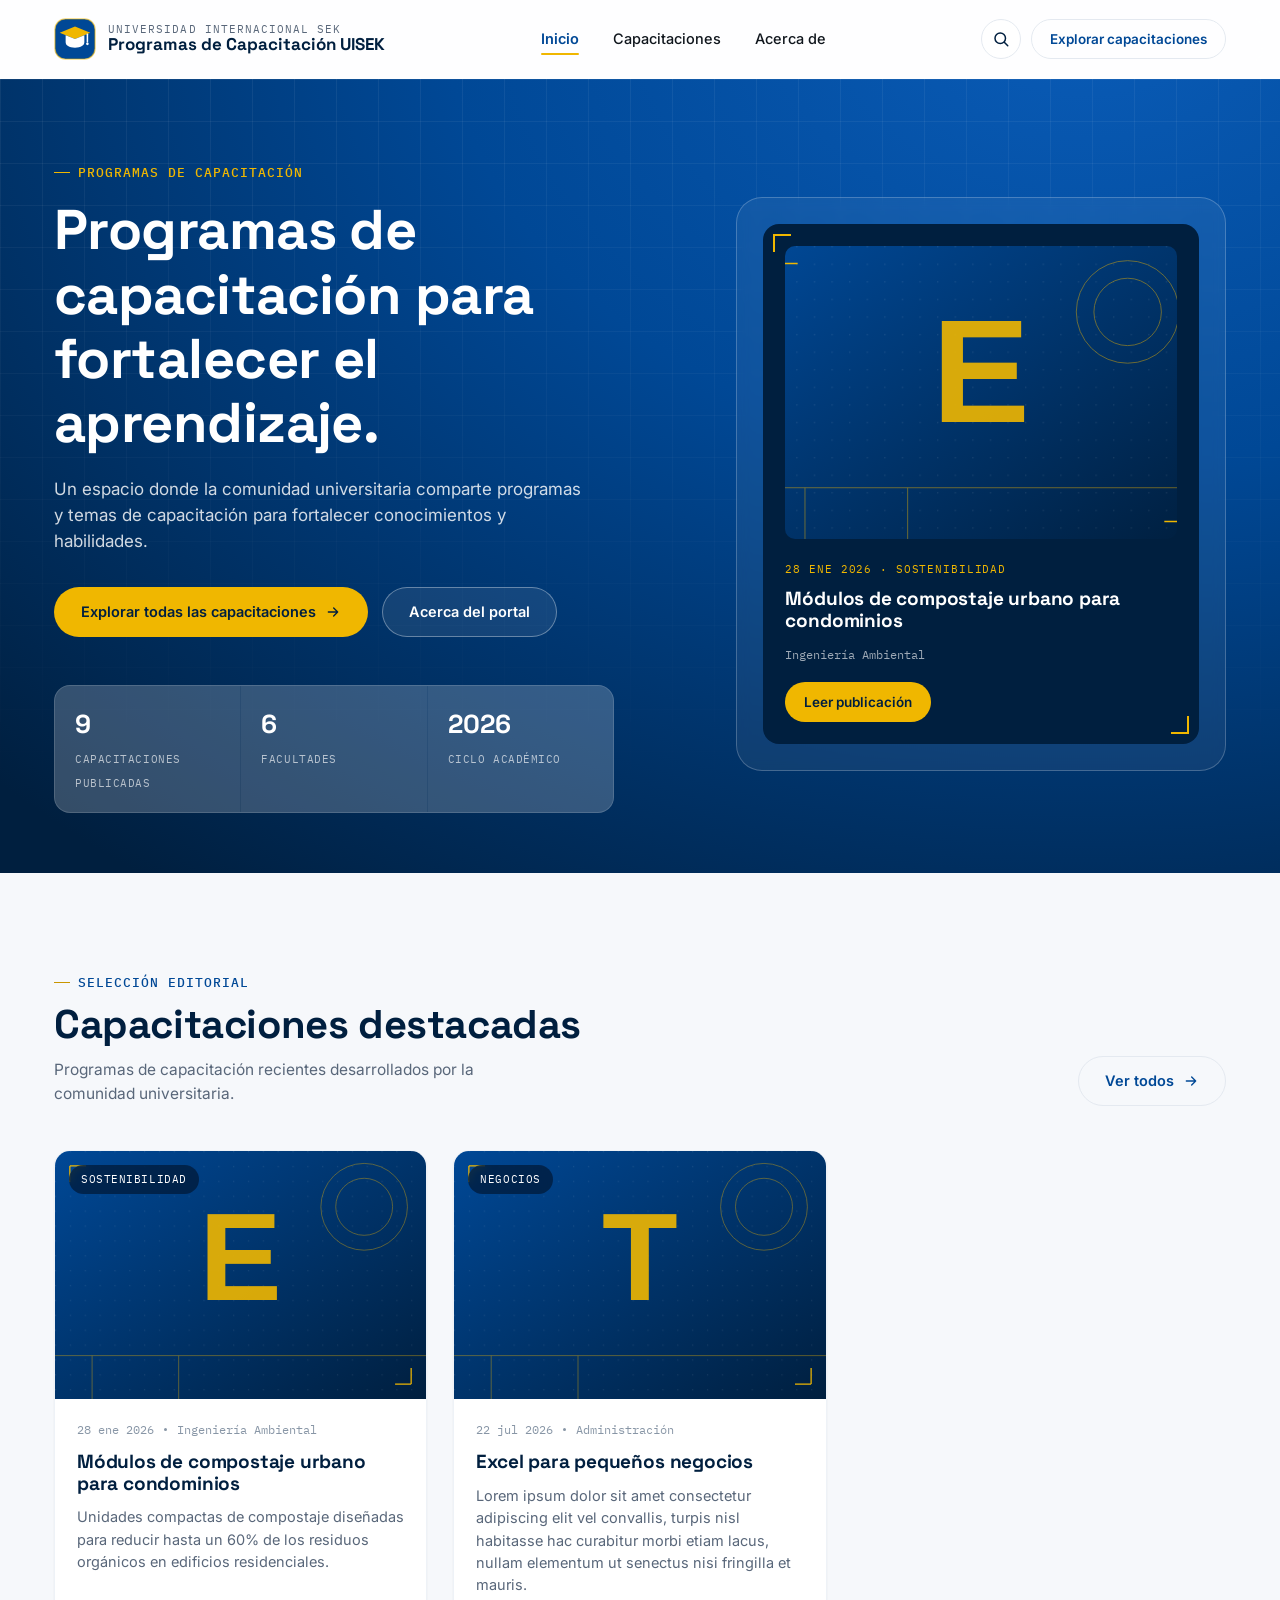
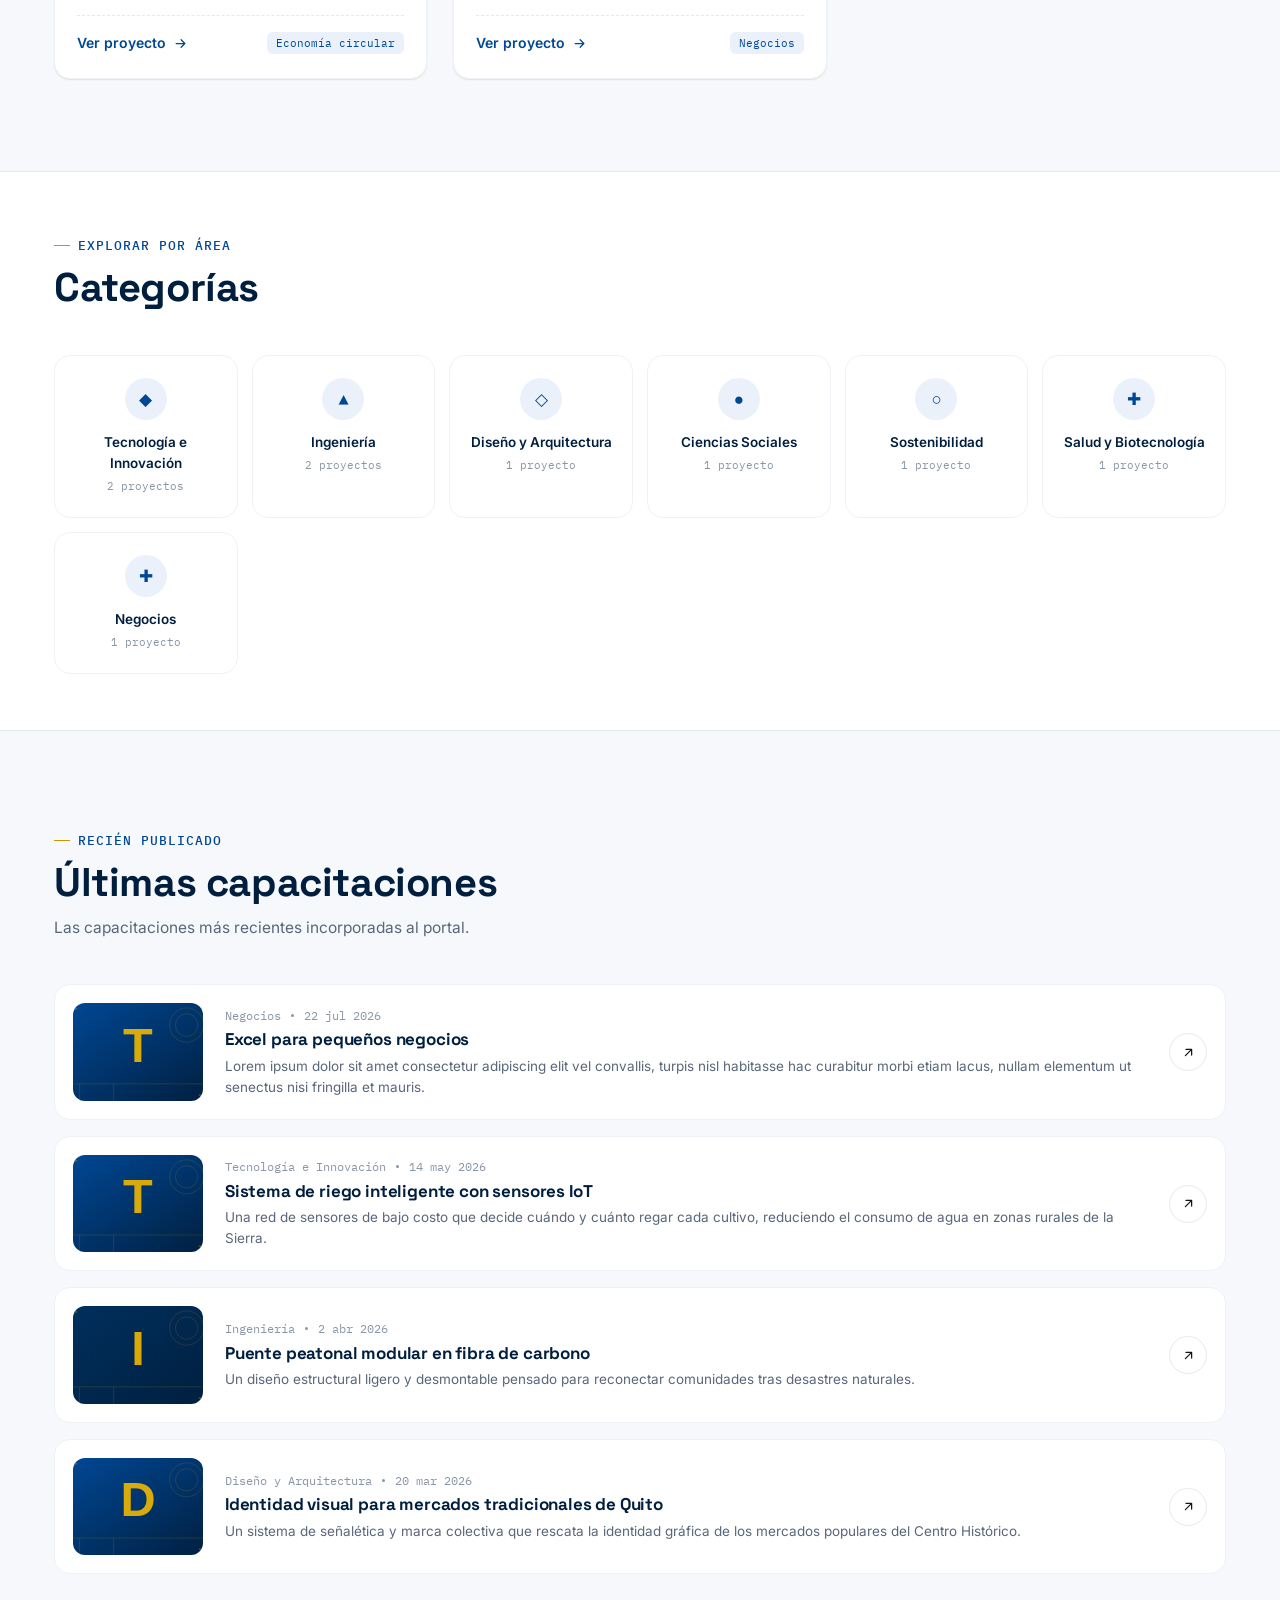
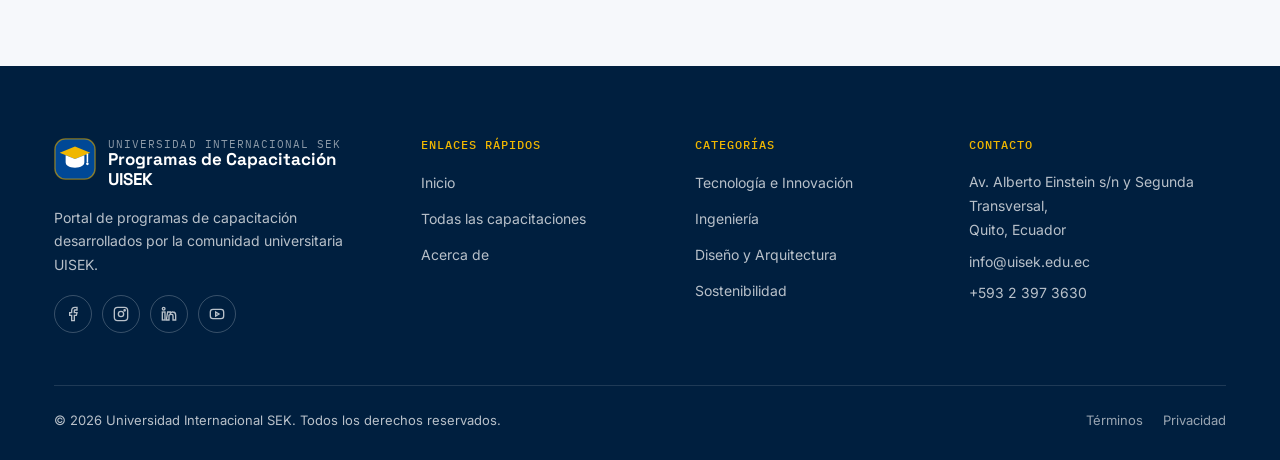
==== commit 316d5b64: "proyecto por capacitaciones" ====
--- a/index.html
+++ b/index.html
@@ -3,8 +3,8 @@
 <head>
 <meta charset="UTF-8">
 <meta name="viewport" content="width=device-width, initial-scale=1.0">
-<title>Proyectos UISEK — Portafolio académico de la Universidad Internacional SEK</title>
-<meta name="description" content="Portafolio y blog de proyectos académicos de la Universidad Internacional SEK: tecnología, ingeniería, diseño y ciencias sociales.">
+<title>Programas de Capacitación UISEK</title>
+<meta name="description" content="Portal de programas de capacitación de la Universidad Internacional SEK.">
 <link rel="icon" href="assets/icons/logo-uisek.svg" type="image/svg+xml">
 <link rel="stylesheet" href="css/styles.css">
 </head>
@@ -17,22 +17,22 @@
       <img src="assets/icons/logo-uisek.svg" alt="Universidad Internacional SEK">
       <span class="brand-text">
         <span class="uni">Universidad Internacional SEK</span>
-        <span class="site">Proyectos UISEK</span>
+        <span class="site">Programas de Capacitación UISEK</span>
       </span>
     </a>
 
     <nav class="main-nav" aria-label="Navegación principal">
       <a href="index.html" data-page="inicio">Inicio</a>
-      <a href="proyectos.html" data-page="proyectos">Proyectos</a>
+      <a href="proyectos.html" data-page="proyectos">Capacitaciones</a>
       <a href="acerca.html" data-page="acerca">Acerca de</a>
       <!-- <a href="contacto.html" data-page="contacto">Contacto</a> -->
     </nav>
 
     <div class="header-actions">
-      <button class="icon-btn search-toggle" aria-label="Buscar proyectos">
+      <button class="icon-btn search-toggle" aria-label="Buscar capacitaciones">
         <svg viewBox="0 0 24 24" fill="none" stroke="currentColor" stroke-width="2" stroke-linecap="round" stroke-linejoin="round"><circle cx="11" cy="11" r="7"/><path d="m21 21-4.3-4.3"/></svg>
       </button>
-      <a class="btn btn-outline btn-sm" href="proyectos.html">Explorar proyectos</a>
+      <a class="btn btn-outline btn-sm" href="proyectos.html">Explorar capacitaciones</a>
       <button class="nav-toggle" aria-label="Abrir menú" aria-expanded="false"><span></span><span></span><span></span></button>
     </div>
   </div>
@@ -42,7 +42,7 @@
       <form>
         <div class="search-field">
           <svg viewBox="0 0 24 24" fill="none" stroke="currentColor" stroke-width="2" stroke-linecap="round" stroke-linejoin="round"><circle cx="11" cy="11" r="7"/><path d="m21 21-4.3-4.3"/></svg>
-          <input type="search" placeholder="Buscar proyectos, categorías, autores…" aria-label="Buscar proyectos">
+          <input type="search" placeholder="Buscar capacitaciones, categorías, autores…" aria-label="Buscar capacitaciones">
           <span class="search-hint">Enter ↵</span>
         </div>
       </form>
@@ -64,15 +64,15 @@
     <div class="hero-blueprint" aria-hidden="true"></div>
     <div class="container hero-inner">
       <div class="hero-copy">
-        <span class="eyebrow">Portafolio académico</span>
-        <h1>Donde los proyectos de aula se convierten en publicaciones.</h1>
-        <p>Un archivo vivo del trabajo de estudiantes y docentes de la UISEK: investigación, prototipos y diseño documentados como se documenta la ciencia — con rigor, imágenes y datos abiertos.</p>
+        <span class="eyebrow">Programas de capacitación</span>
+        <h1>Programas de capacitación para fortalecer el aprendizaje.</h1>
+        <p>Un espacio donde la comunidad universitaria comparte programas y temas de capacitación para fortalecer conocimientos y habilidades.</p>
         <div class="hero-actions">
-          <a class="btn btn-accent" href="proyectos.html">Explorar todos los proyectos <svg viewBox="0 0 24 24" fill="none" stroke="currentColor" stroke-width="2" stroke-linecap="round" stroke-linejoin="round"><path d="M5 12h14M13 6l6 6-6 6"/></svg></a>
-          <a class="btn btn-ghost" href="acerca.html">Sobre este archivo</a>
+          <a class="btn btn-accent" href="proyectos.html">Explorar todas las capacitaciones <svg viewBox="0 0 24 24" fill="none" stroke="currentColor" stroke-width="2" stroke-linecap="round" stroke-linejoin="round"><path d="M5 12h14M13 6l6 6-6 6"/></svg></a>
+          <a class="btn btn-ghost" href="acerca.html">Acerca del portal</a>
         </div>
         <div class="hero-stats">
-          <div><strong id="stat-proyectos">—</strong><span>Proyectos publicados</span></div>
+          <div><strong id="stat-proyectos">—</strong><span>Capacitaciones publicadas</span></div>
           <div><strong id="stat-carreras">6</strong><span>Facultades</span></div>
           <div><strong>2026</strong><span>Ciclo académico</span></div>
         </div>
@@ -95,8 +95,8 @@
       <div class="section-head">
         <div>
           <span class="eyebrow">Selección editorial</span>
-          <h2>Proyectos destacados</h2>
-          <p class="lead">Trabajos recientes que combinan investigación rigurosa con soluciones aplicadas a problemas reales del Ecuador.</p>
+          <h2>Capacitaciones destacadas</h2>
+          <p class="lead">Programas de capacitación recientes desarrollados por la comunidad universitaria.</p>
         </div>
         <a class="btn btn-outline" href="proyectos.html">Ver todos <svg viewBox="0 0 24 24" fill="none" stroke="currentColor" stroke-width="2" stroke-linecap="round" stroke-linejoin="round"><path d="M5 12h14M13 6l6 6-6 6"/></svg></a>
       </div>
@@ -134,8 +134,8 @@
       <div class="section-head">
         <div>
           <span class="eyebrow">Recién publicado</span>
-          <h2>Últimas publicaciones</h2>
-          <p class="lead">El registro cronológico del blog: lo último que subieron estudiantes y docentes al archivo.</p>
+          <h2>Últimas capacitaciones</h2>
+          <p class="lead">Las capacitaciones más recientes incorporadas al portal.</p>
         </div>
       </div>
       <div class="post-list" id="lista-recientes">
@@ -169,10 +169,10 @@
           <img src="assets/icons/logo-uisek.svg" alt="Universidad Internacional SEK" width="42" height="42">
           <span class="brand-text">
             <span class="uni">Universidad Internacional SEK</span>
-            <span class="site">Proyectos UISEK</span>
+            <span class="site">Programas de Capacitación UISEK</span>
           </span>
         </div>
-        <p>Archivo abierto de proyectos académicos: investigación, tecnología y diseño hechos por la comunidad UISEK.</p>
+        <p>Portal de programas de capacitación desarrollados por la comunidad universitaria UISEK.</p>
         <div class="social-row">
           <a href="#" aria-label="Facebook"><svg viewBox="0 0 24 24" fill="none" stroke="currentColor" stroke-width="2"><path d="M18 2h-3a5 5 0 0 0-5 5v3H7v4h3v8h4v-8h3l1-4h-4V7a1 1 0 0 1 1-1h3z"/></svg></a>
           <a href="#" aria-label="Instagram"><svg viewBox="0 0 24 24" fill="none" stroke="currentColor" stroke-width="2"><rect x="2" y="2" width="20" height="20" rx="5"/><circle cx="12" cy="12" r="4"/><circle cx="17.5" cy="6.5" r="1"/></svg></a>
@@ -184,7 +184,7 @@
         <h4>Enlaces rápidos</h4>
         <ul>
           <li><a href="index.html">Inicio</a></li>
-          <li><a href="proyectos.html">Todos los proyectos</a></li>
+          <li><a href="proyectos.html">Todas las capacitaciones</a></li>
           <li><a href="acerca.html">Acerca de</a></li>
           <!-- <li><a href="contacto.html">Contacto</a></li> -->
         </ul>
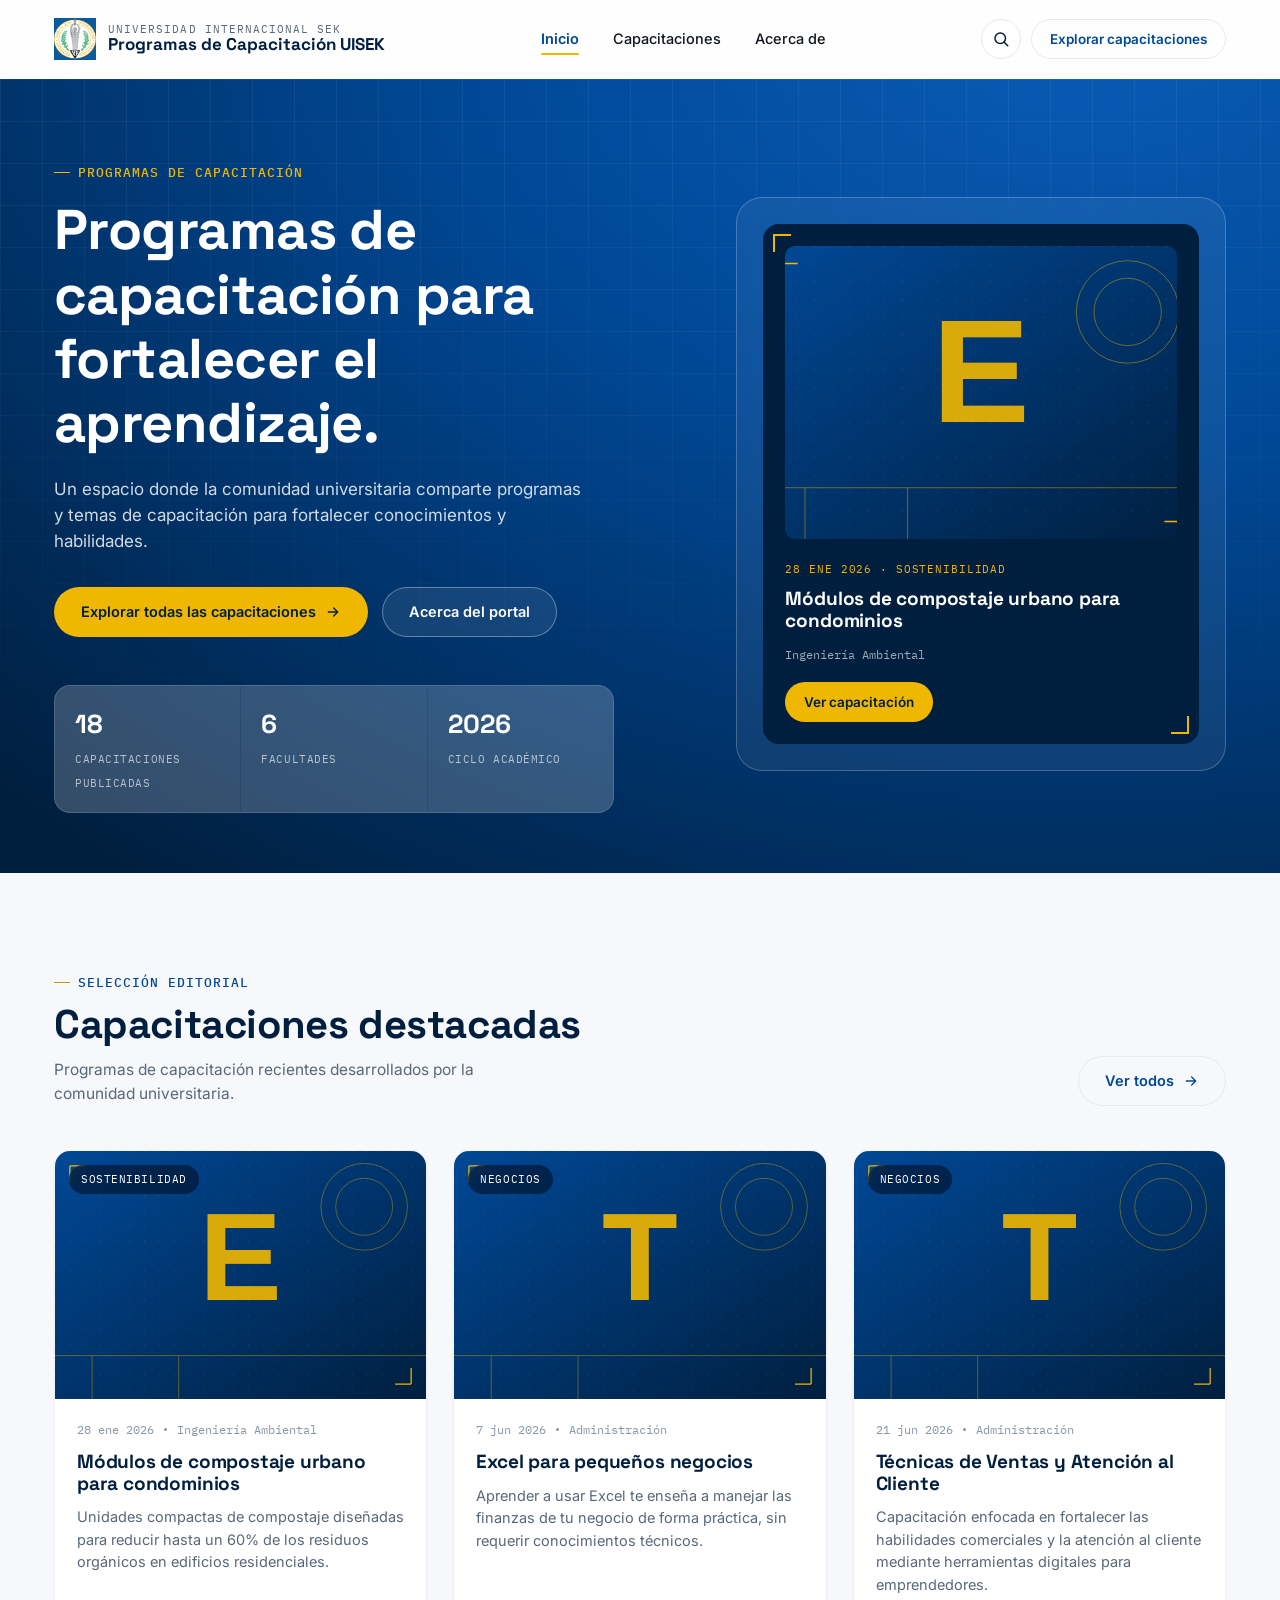
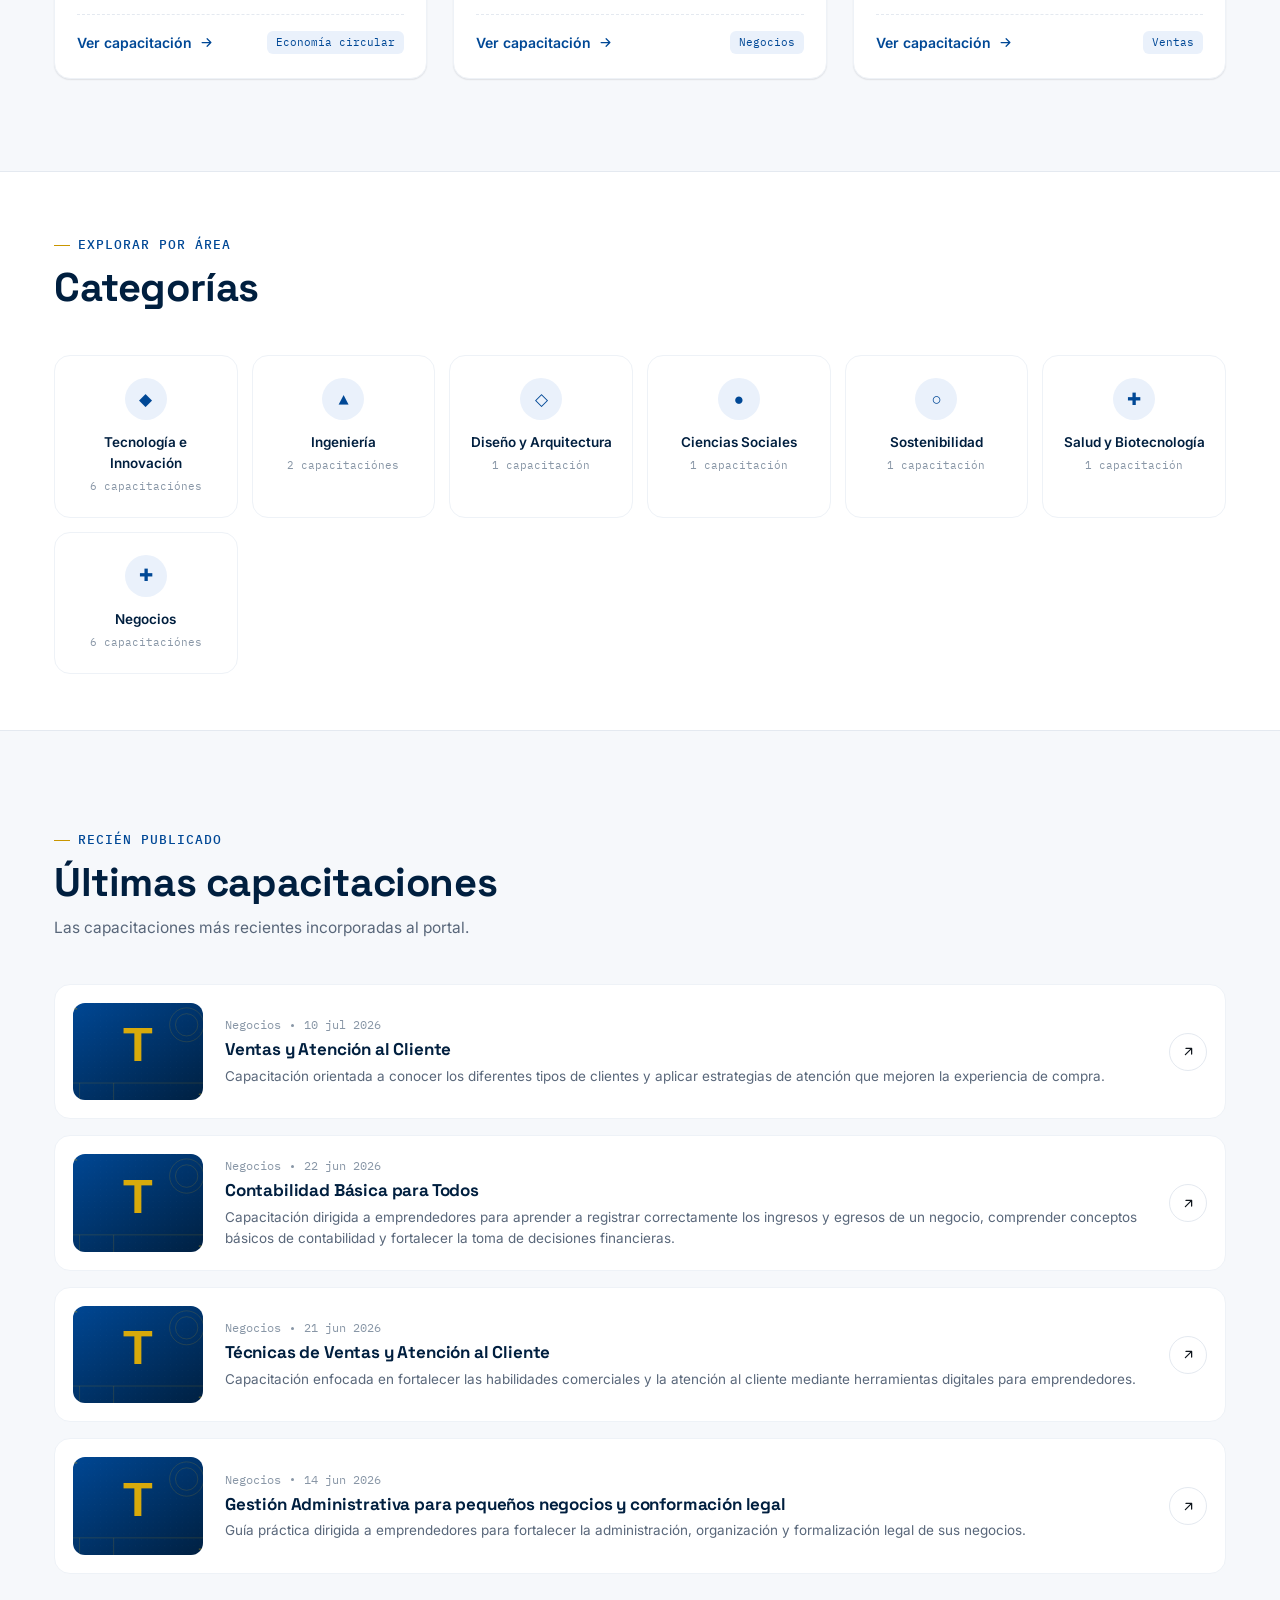
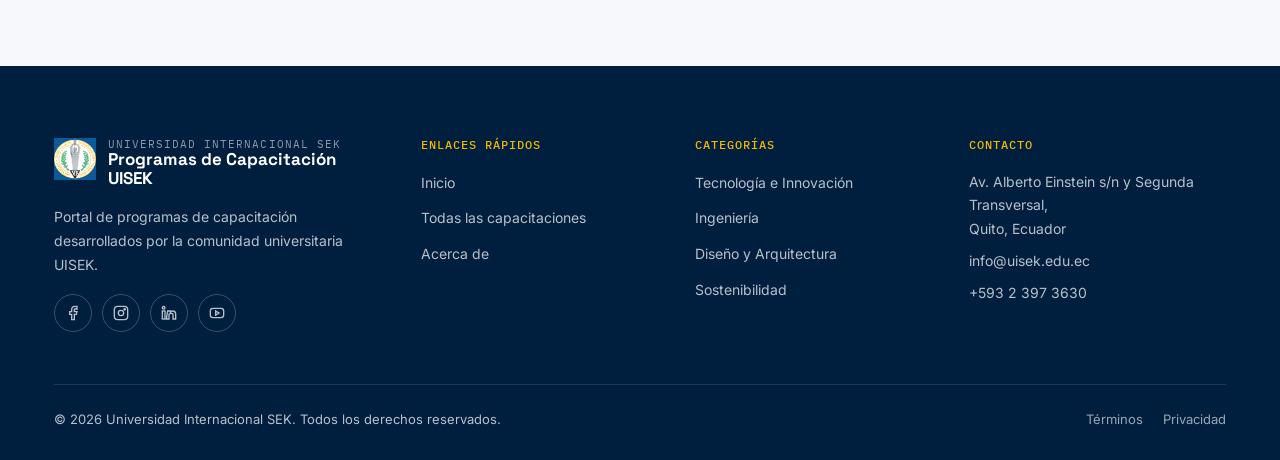
==== commit a0fc8a6e: "Logo de la uisek agregado" ====
--- a/index.html
+++ b/index.html
@@ -5,7 +5,7 @@
 <meta name="viewport" content="width=device-width, initial-scale=1.0">
 <title>Programas de Capacitación UISEK</title>
 <meta name="description" content="Portal de programas de capacitación de la Universidad Internacional SEK.">
-<link rel="icon" href="assets/icons/logo-uisek.svg" type="image/svg+xml">
+<link rel="icon" href="assets/icons/logo-uisek.png" type="image/svg+xml">
 <link rel="stylesheet" href="css/styles.css">
 </head>
 <body data-page="inicio">
@@ -14,7 +14,7 @@
 <header class="site-header">
   <div class="container header-inner">
     <a class="brand" href="index.html">
-      <img src="assets/icons/logo-uisek.svg" alt="Universidad Internacional SEK">
+      <img src="assets/icons/logo-uisek.png" alt="Universidad Internacional SEK">
       <span class="brand-text">
         <span class="uni">Universidad Internacional SEK</span>
         <span class="site">Programas de Capacitación UISEK</span>
@@ -166,7 +166,7 @@
     <div class="footer-grid">
       <div class="footer-col">
         <div class="footer-brand">
-          <img src="assets/icons/logo-uisek.svg" alt="Universidad Internacional SEK" width="42" height="42">
+          <img src="assets/icons/logo-uisek.png" alt="Universidad Internacional SEK" width="42" height="42">
           <span class="brand-text">
             <span class="uni">Universidad Internacional SEK</span>
             <span class="site">Programas de Capacitación UISEK</span>
